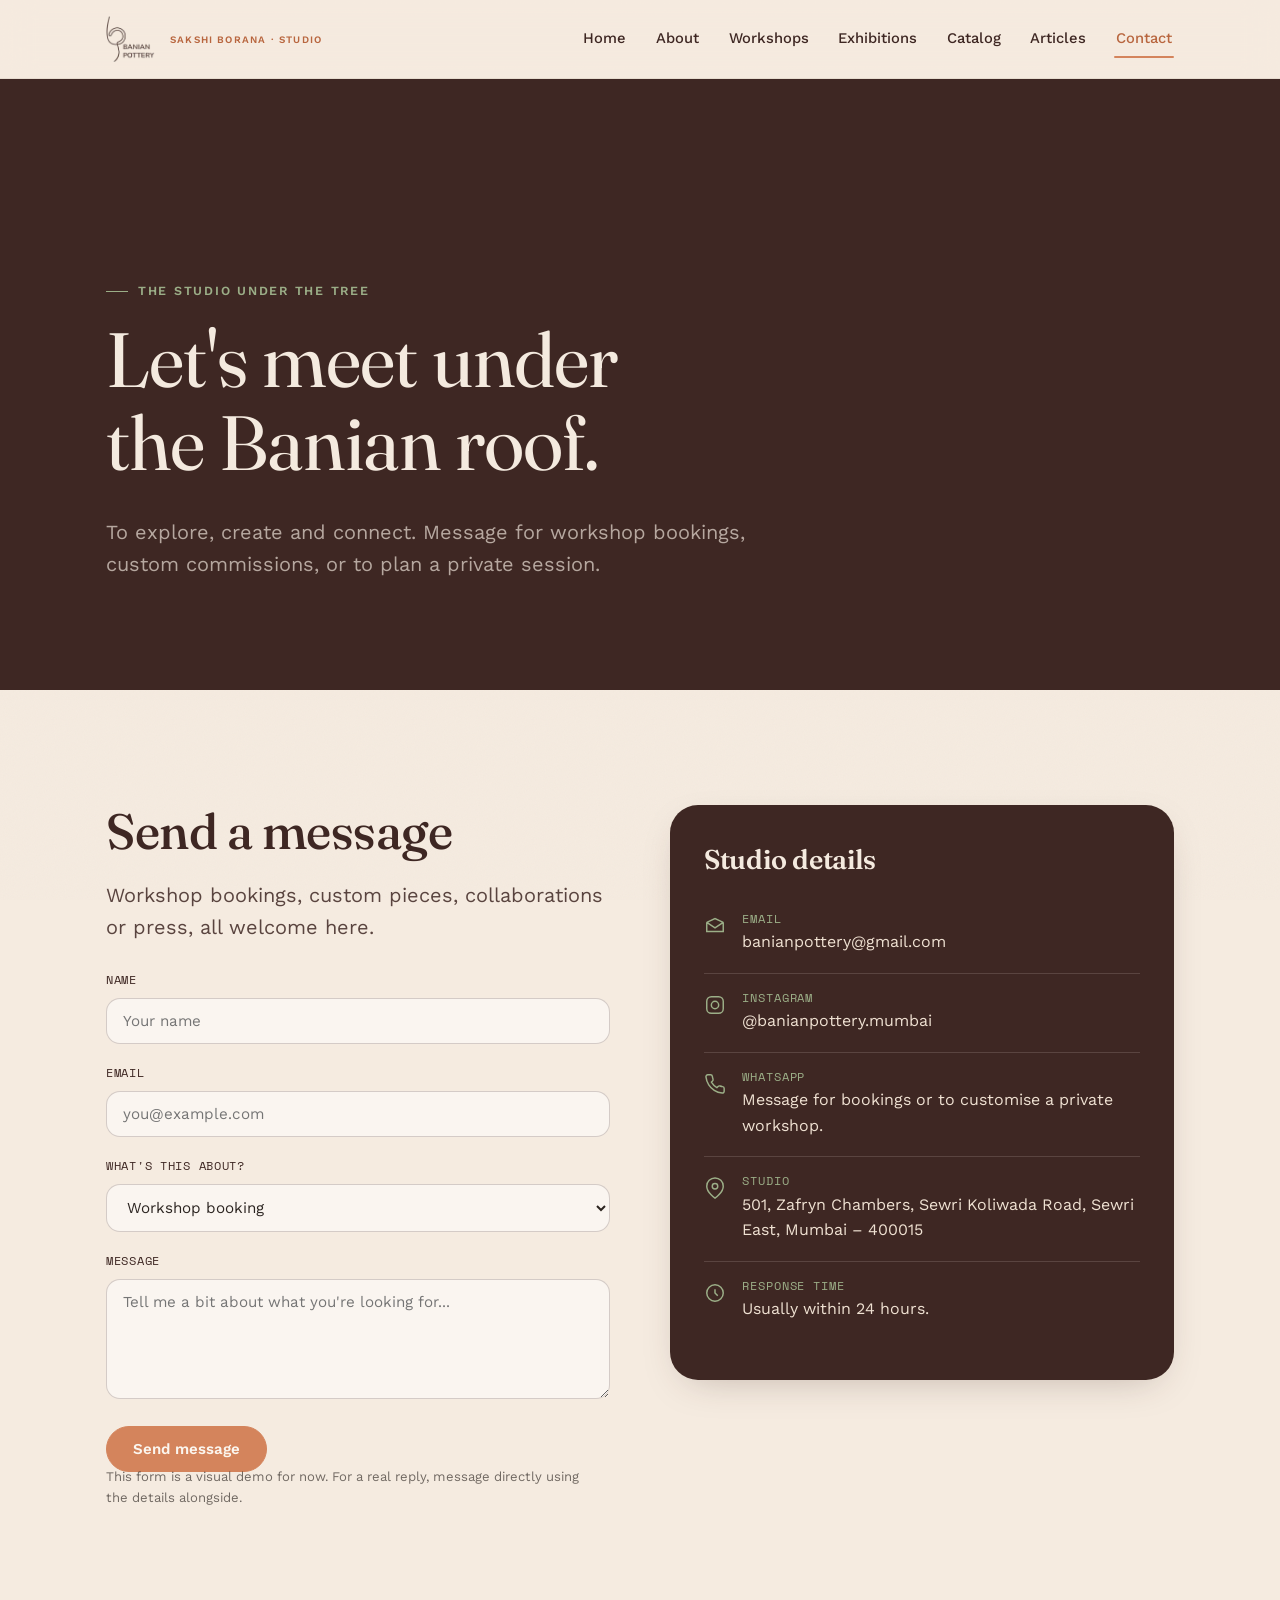
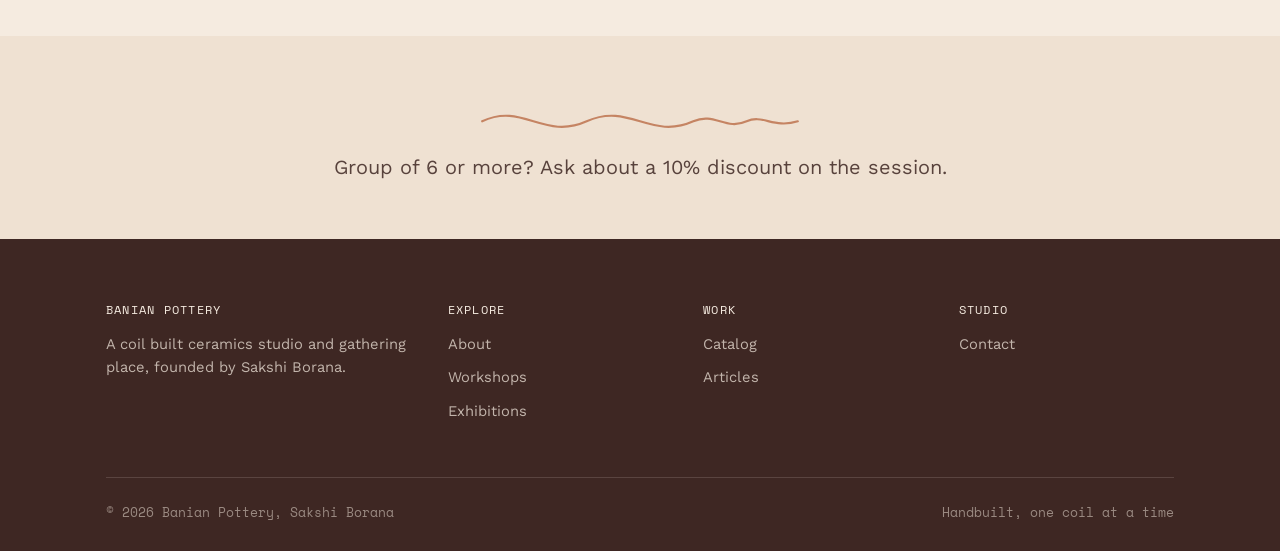
==== contact.html @ 210025bd "Initial commit" ====
<!DOCTYPE html>
<html lang="en">
<head>
<meta charset="UTF-8">
<meta name="viewport" content="width=device-width, initial-scale=1.0">
<title>Contact | Banian Pottery</title>
<meta name="description" content="Message Banian Pottery for workshop bookings, custom commissions, or exhibition and collaboration enquiries.">
<link rel="stylesheet" href="css/style.css">
<link rel="stylesheet" href="css/pages.css">
</head>
<body>
<div class="grain"></div>

<header class="site-header">
  <div class="nav-inner">
    <a href="index.html" class="brand">
      <img class="logo-mark" src="assets/brand/logo.png" alt="Banian Pottery logo">
      <small>Sakshi Borana · Studio</small>
    </a>
    <button class="nav-toggle" aria-label="Toggle menu" aria-expanded="false"><span></span><span></span><span></span></button>
    <nav class="nav-links">
      <a href="index.html">Home</a>
      <a href="about.html">About</a>
      <a href="workshops.html">Workshops</a>
      <a href="exhibitions.html">Exhibitions</a>
      <a href="catalog.html">Catalog</a>
      <a href="articles.html">Articles</a>
      <a href="contact.html" class="active">Contact</a>
    </nav>
  </div>
</header>

<main>

  <section class="page-header">
    <div class="wrap">
      <p class="eyebrow">The studio under the tree</p>
      <h1>Let's meet under<br>the Banian roof.</h1>
      <p class="lede" style="max-width:56ch;">To explore, create and connect. Message for workshop bookings, custom commissions, or to plan a private session.</p>
    </div>
  </section>

  <section>
    <div class="wrap contact-grid">

      <div class="reveal">
        <h2 style="margin-bottom:8px;">Send a message</h2>
        <p class="lede" style="margin-bottom:28px;">Workshop bookings, custom pieces, collaborations or press, all welcome here.</p>
        <form id="contact-form">
          <div class="form-field">
            <label for="name">Name</label>
            <input type="text" id="name" name="name" required placeholder="Your name">
          </div>
          <div class="form-field">
            <label for="email">Email</label>
            <input type="email" id="email" name="email" required placeholder="you@example.com">
          </div>
          <div class="form-field">
            <label for="reason">What's this about?</label>
            <select id="reason" name="reason">
              <option>Workshop booking</option>
              <option>Custom commission</option>
              <option>Exhibition / collaboration</option>
              <option>Press or interview</option>
              <option>Something else</option>
            </select>
          </div>
          <div class="form-field">
            <label for="message">Message</label>
            <textarea id="message" name="message" required placeholder="Tell me a bit about what you're looking for..."></textarea>
          </div>
          <button type="submit" class="btn primary">Send message</button>
          <p class="form-note">This form is a visual demo for now. For a real reply, message directly using the details alongside.</p>
        </form>
      </div>

      <div class="glass on-dark reveal" style="padding:40px 34px; background:var(--earth); border:none;">
        <h3 style="color:var(--cream); margin-bottom:20px;">Studio details</h3>

        <div class="contact-detail">
          <svg class="c-icon" viewBox="0 0 24 24" fill="none" stroke="#9CAF88" stroke-width="1.6"><path d="M4 4h16v16H4z" opacity="0"/><path d="M3 8l9 6 9-6M3 8v10h18V8M3 8l9-4 9 4"/></svg>
          <div><h4>Email</h4><a href="mailto:banianpottery@gmail.com">banianpottery@gmail.com</a></div>
        </div>

        <div class="contact-detail">
          <svg class="c-icon" viewBox="0 0 24 24" fill="none" stroke="#9CAF88" stroke-width="1.6"><path d="M17.5 6.5h.01"/><rect x="3" y="3" width="18" height="18" rx="5"/><circle cx="12" cy="12" r="4"/></svg>
          <div><h4>Instagram</h4><a href="https://instagram.com/banianpottery.mumbai" target="_blank" rel="noopener">@banianpottery.mumbai</a></div>
        </div>

        <div class="contact-detail">
          <svg class="c-icon" viewBox="0 0 24 24" fill="none" stroke="#9CAF88" stroke-width="1.6"><path d="M22 16.92v3a2 2 0 01-2.18 2 19.79 19.79 0 01-8.63-3.07 19.5 19.5 0 01-6-6 19.79 19.79 0 01-3.07-8.67A2 2 0 014.11 2h3a2 2 0 012 1.72c.13.96.36 1.9.68 2.81a2 2 0 01-.45 2.11L8.09 9.91a16 16 0 006 6l1.27-1.27a2 2 0 012.11-.45c.9.32 1.85.55 2.81.68A2 2 0 0122 16.92z"/></svg>
          <div><h4>WhatsApp</h4><p>Message for bookings or to customise a private workshop.</p></div>
        </div>

        <div class="contact-detail">
          <svg class="c-icon" viewBox="0 0 24 24" fill="none" stroke="#9CAF88" stroke-width="1.6"><path d="M21 10c0 7-9 13-9 13s-9-6-9-13a9 9 0 0118 0z"/><circle cx="12" cy="10" r="3"/></svg>
          <div><h4>Studio</h4><a href="https://share.google/ke8ji6C47cFthY0kH" target="_blank" rel="noopener">501, Zafryn Chambers, Sewri Koliwada Road, Sewri East, Mumbai – 400015</a></div>
        </div>

        <div class="contact-detail" style="border-bottom:none;">
          <svg class="c-icon" viewBox="0 0 24 24" fill="none" stroke="#9CAF88" stroke-width="1.6"><path d="M12 8v4l3 3"/><circle cx="12" cy="12" r="9"/></svg>
          <div><h4>Response time</h4><p>Usually within 24 hours.</p></div>
        </div>
      </div>

    </div>
  </section>

  <section class="section-cream-soft" style="text-align:center; padding:56px 0;">
    <div class="wrap">
      <div class="coil-divider" aria-hidden="true">
        <svg viewBox="0 0 300 40" fill="none" xmlns="http://www.w3.org/2000/svg"><path d="M2 20C40 2 60 38 100 20C140 2 160 38 200 20C220 11 230 29 250 20C265 13 275 27 298 20" stroke="#B8663F" stroke-width="2" stroke-linecap="round"/></svg>
      </div>
      <p class="lede" style="margin:0 auto;">Group of 6 or more? Ask about a 10% discount on the session.</p>
    </div>
  </section>

</main>

<footer class="site-footer">
  <div class="wrap">
    <div class="footer-grid">
      <div><h4>Banian Pottery</h4><p>A coil built ceramics studio and gathering place, founded by Sakshi Borana.</p></div>
      <div><h4>Explore</h4><a href="about.html">About</a><a href="workshops.html">Workshops</a><a href="exhibitions.html">Exhibitions</a></div>
      <div><h4>Work</h4><a href="catalog.html">Catalog</a><a href="articles.html">Articles</a></div>
      <div><h4>Studio</h4><a href="contact.html">Contact</a></div>
    </div>
    <div class="footer-bottom">
      <span>© 2026 Banian Pottery, Sakshi Borana</span>
      <span>Handbuilt, one coil at a time</span>
    </div>
  </div>
</footer>

<script src="js/main.js"></script>
</body>
</html>
---- css/style.css ----
/* ============================================
   BANIAN POTTERY — design tokens & core system
   ============================================ */

@import url('https://fonts.googleapis.com/css2?family=Fraunces:ital,opsz,wght@0,9..144,300;0,9..144,400;0,9..144,500;0,9..144,600;0,9..144,700;1,9..144,400;1,9..144,500&family=Work+Sans:wght@300;400;500;600;700&family=Space+Mono:wght@400;700&display=swap');

:root{
  /* --- colors, straight from the studio's own palette --- */
  --clay: #D4845C;
  --clay-deep: #B8663F;
  --cream: #F5EBE0;
  --cream-soft: #EFE1D2;
  --earth: #3E2723;
  --ink: #2B2420;
  --sage: #9CAF88;
  --sage-deep: #79936A;
  --rose: #C08B8B;
  --paper: #FBF6EF;

  --glass-bg: rgba(245, 235, 224, 0.55);
  --glass-bg-dark: rgba(62, 39, 35, 0.45);
  --glass-border: rgba(255, 255, 255, 0.35);
  --glass-border-dark: rgba(255, 255, 255, 0.12);

  --font-display: 'Fraunces', serif;
  --font-body: 'Work Sans', sans-serif;
  --font-mono: 'Space Mono', monospace;

  --container: 1180px;
  --radius-organic: 42% 58% 63% 37% / 41% 44% 56% 59%;
  --radius-organic-2: 63% 37% 41% 59% / 51% 45% 55% 49%;

  --ease: cubic-bezier(.22,.61,.36,1);
}

*, *::before, *::after{ box-sizing: border-box; }
html{ scroll-behavior: smooth; }

@media (prefers-reduced-motion: reduce){
  html{ scroll-behavior: auto; }
  *, *::before, *::after{ animation-duration: 0.001ms !important; animation-iteration-count: 1 !important; transition-duration: 0.001ms !important; }
}

body{
  margin:0;
  font-family: var(--font-body);
  background: var(--cream);
  color: var(--ink);
  line-height: 1.6;
  font-size: 16px;
  overflow-x: hidden;
}

img{ max-width:100%; display:block; }
a{ color: inherit; text-decoration:none; }
ul{ margin:0; padding:0; list-style:none; }

::selection{ background: var(--clay); color: var(--paper); }

:focus-visible{
  outline: 2.5px solid var(--clay-deep);
  outline-offset: 3px;
  border-radius: 4px;
}

.wrap{
  max-width: var(--container);
  margin: 0 auto;
  padding: 0 clamp(20px, 5vw, 56px);
}

/* ---------- eyebrow / labels ---------- */
.eyebrow{
  font-family: var(--font-body);
  font-weight: 600;
  font-size: 0.78rem;
  letter-spacing: 0.14em;
  text-transform: uppercase;
  color: var(--clay-deep);
  display: inline-flex;
  align-items: center;
  gap: 10px;
  margin-bottom: 18px;
}
.eyebrow::before{
  content:"";
  width: 22px;
  height: 1px;
  background: var(--clay-deep);
  display:inline-block;
}
.on-dark .eyebrow{ color: var(--sage); }
.on-dark .eyebrow::before{ background: var(--sage); }

h1,h2,h3,h4{
  font-family: var(--font-display);
  font-weight: 500;
  line-height: 1.08;
  margin: 0 0 0.4em;
  color: var(--earth);
  letter-spacing: -0.01em;
}
.on-dark h1, .on-dark h2, .on-dark h3, .on-dark p{ color: var(--cream); }

h1{ font-size: clamp(2.6rem, 6vw, 5.2rem); font-weight: 400; }
h2{ font-size: clamp(1.9rem, 4vw, 3.1rem); }
h3{ font-size: clamp(1.3rem, 2.4vw, 1.7rem); font-weight: 600;}

p{ color: var(--ink); max-width: 62ch; }
.lede{ font-size: clamp(1.05rem, 1.6vw, 1.25rem); color: var(--earth); opacity: 0.85; }

.mono-label{
  font-family: var(--font-mono);
  font-size: 0.78rem;
  letter-spacing: 0.03em;
  color: var(--clay-deep);
}

/* ============ NAV ============ */
.site-header{
  position: sticky; top:0; z-index: 100;
  backdrop-filter: blur(16px) saturate(1.1);
  -webkit-backdrop-filter: blur(16px) saturate(1.1);
  background: rgba(245, 235, 224, 0.72);
  border-bottom: 1px solid rgba(62,39,35,0.08);
}
.nav-inner{
  display:flex; align-items:center; justify-content: space-between;
  padding: 16px clamp(20px, 5vw, 56px);
  max-width: var(--container);
  margin: 0 auto;
}
.brand{
  display:flex; align-items:center; gap: 14px;
  color: var(--earth);
}
.brand .logo-mark{ height: 46px; width:auto; flex-shrink:0; }
.brand small{
  display:block; font-family: var(--font-body); font-weight: 600; font-size: 0.62rem;
  letter-spacing: 0.12em; text-transform: uppercase; color: var(--clay-deep); margin-top: 2px;
}

.nav-links{ display:flex; gap: clamp(14px, 2vw, 30px); align-items:center; }
.nav-links a{
  font-size: 0.92rem; font-weight: 500; color: var(--earth);
  position: relative; padding: 4px 2px;
}
.nav-links a::after{
  content:""; position:absolute; left:0; bottom:-3px; height:2px; width:0;
  background: var(--clay); transition: width 0.35s var(--ease);
  border-radius: 2px;
}
.nav-links a:hover::after, .nav-links a.active::after{ width: 100%; }
.nav-links a.active{ color: var(--clay-deep); }

.nav-toggle{ display:none; }

@media (max-width: 820px){
  .nav-links{
    position: fixed; inset: 64px 0 0 0; flex-direction: column;
    background: var(--cream); padding: 36px 28px; gap: 22px;
    transform: translateX(101%); transition: transform 0.4s var(--ease);
    font-size: 1.1rem;
  }
  .nav-links.open{ transform: translateX(0); }
  .nav-toggle{
    display:flex; flex-direction:column; gap:5px; background:none; border:none; cursor:pointer; padding: 8px;
  }
  .nav-toggle span{ width: 24px; height: 2px; background: var(--earth); border-radius: 2px; }
}

/* ============ BUTTONS ============ */
.btn{
  display:inline-flex; align-items:center; gap:10px;
  font-family: var(--font-body); font-weight: 600; font-size: 0.94rem;
  padding: 13px 26px; border-radius: 100px;
  border: 1.5px solid var(--earth); color: var(--earth);
  background: transparent; cursor:pointer;
  transition: all 0.3s var(--ease);
}
.btn:hover{ background: var(--earth); color: var(--cream); transform: translateY(-2px); }
.btn.primary{ background: var(--clay); border-color: var(--clay); color: var(--paper); }
.btn.primary:hover{ background: var(--clay-deep); border-color: var(--clay-deep); }
.btn.on-dark{ border-color: var(--cream); color: var(--cream); }
.btn.on-dark:hover{ background: var(--cream); color: var(--earth); }

/* ============ COIL DIVIDER (signature motif) ============ */
.coil-divider{
  width: 100%; display:flex; justify-content:center; margin: 8px 0;
  opacity: 0.75;
}
.coil-divider svg{ width: min(320px, 70%); height: auto; }
.coil-divider path{ stroke: var(--clay-deep); }
.on-dark .coil-divider path{ stroke: var(--sage); }

/* ============ GLASS CARD ============ */
.glass{
  background: var(--glass-bg);
  border: 1px solid var(--glass-border);
  backdrop-filter: blur(14px) saturate(1.2);
  -webkit-backdrop-filter: blur(14px) saturate(1.2);
  border-radius: 28px;
  box-shadow: 0 12px 40px -18px rgba(62,39,35,0.35);
}
.on-dark .glass{
  background: var(--glass-bg-dark);
  border-color: var(--glass-border-dark);
}

/* ============ SECTIONS ============ */
section{ padding: clamp(64px, 9vw, 120px) 0; position: relative; }
.section-dark{ background: var(--earth); color: var(--cream); }
.section-sage{ background: var(--sage); color: var(--earth); }
.section-warm{ background: linear-gradient(135deg, #E9D3BE 0%, #E3D4C4 100%); color: var(--earth); }
.section-cream-soft{ background: var(--cream-soft); }

.section-head{ max-width: 680px; margin-bottom: 52px; }
.section-head.center{ margin-left:auto; margin-right:auto; text-align:center; }

/* blob shape accents */
.blob{
  position:absolute; border-radius: var(--radius-organic);
  filter: blur(2px); z-index:0; pointer-events:none;
}

/* ============ FOOTER ============ */
.site-footer{
  background: var(--earth); color: var(--cream-soft);
  padding: 64px 0 28px;
}
.footer-grid{
  display:grid; grid-template-columns: 1.4fr 1fr 1fr 1fr; gap: 40px;
  padding-bottom: 44px; border-bottom: 1px solid rgba(245,235,224,0.15);
}
@media (max-width: 760px){ .footer-grid{ grid-template-columns: 1fr 1fr; } }
.footer-grid h4{ color: var(--cream); font-family: var(--font-mono); font-size: 0.78rem; letter-spacing: 0.1em; text-transform: uppercase; margin-bottom: 16px; font-weight:400;}
.footer-grid a, .footer-grid p{ color: rgba(245,235,224,0.72); font-size: 0.92rem; display:block; margin-bottom: 10px; }
.footer-grid a:hover{ color: var(--clay); }
.footer-bottom{
  display:flex; justify-content:space-between; align-items:center; flex-wrap:wrap; gap:10px;
  padding-top: 24px; font-size: 0.82rem; color: rgba(245,235,224,0.5); font-family: var(--font-mono);
}

/* ============ UTILITIES ============ */
.grain{
  position: fixed; inset:0; pointer-events:none; z-index: 2; opacity: 0.035; mix-blend-mode: multiply;
  background-image: url("data:image/svg+xml,%3Csvg xmlns='http://www.w3.org/2000/svg' width='120' height='120'%3E%3Cfilter id='n'%3E%3CfeTurbulence type='fractalNoise' baseFrequency='0.9' numOctaves='2' stitchTiles='stitch'/%3E%3C/filter%3E%3Crect width='100%25' height='100%25' filter='url(%23n)'/%3E%3C/svg%3E");
}

.reveal{ opacity:0; transform: translateY(28px); transition: opacity 0.8s var(--ease), transform 0.8s var(--ease); }
.reveal.in{ opacity:1; transform: translateY(0); }

.tag{
  display:inline-block; font-family: var(--font-mono); font-size: 0.68rem;
  letter-spacing: 0.06em; text-transform: uppercase; padding: 5px 12px;
  border-radius: 100px; border: 1px solid currentColor; opacity:0.85;
}
---- css/pages.css ----
/* ============================================
   PAGE-SPECIFIC LAYOUTS
   ============================================ */

/* ---------- HERO ---------- */
.hero{
  position: relative;
  min-height: 92vh;
  display:flex; align-items:center;
  padding-top: 80px;
  overflow:hidden;
  background: var(--cream);
}
.hero-grid{
  display:grid; grid-template-columns: 1.15fr 0.85fr; gap: 40px; align-items:center;
  position:relative; z-index:2; width:100%;
}
@media (max-width: 900px){ .hero-grid{ grid-template-columns: 1fr; } }

.hero-copy .lede{ margin: 24px 0 34px; }
.hero-cta{ display:flex; gap: 16px; flex-wrap:wrap; }

.hero-coil-wrap{
  position: relative; display:flex; align-items:center; justify-content:center;
  min-height: 420px;
}
.hero-coil-wrap svg{ width: 100%; max-width: 460px; height:auto; }
#hero-coil-path{
  stroke-dasharray: 2000;
  stroke-dashoffset: 2000;
  animation: draw 2.6s var(--ease) 0.2s forwards;
}
@keyframes draw{ to{ stroke-dashoffset: 0; } }
@media (prefers-reduced-motion: reduce){ #hero-coil-path{ animation: none; stroke-dashoffset:0; } }

.hero-photo-frame{
  position:absolute; width: 62%; aspect-ratio: 4/5;
  border-radius: var(--radius-organic);
  overflow:hidden; box-shadow: 0 30px 60px -20px rgba(62,39,35,0.4);
  border: 6px solid var(--paper);
}
.hero-photo-frame img{ width:100%; height:100%; object-fit:cover; }

.scroll-cue{
  position:absolute; bottom: 28px; left: 50%; transform: translateX(-50%);
  display:flex; flex-direction:column; align-items:center; gap:8px;
  font-family: var(--font-mono); font-size: 0.68rem; letter-spacing: 0.1em;
  text-transform:uppercase; color: var(--clay-deep); z-index:2;
}
.scroll-cue .line{ width:1px; height: 34px; background: linear-gradient(var(--clay-deep), transparent); animation: pulse-scroll 1.8s ease-in-out infinite; }
@keyframes pulse-scroll{ 0%,100%{opacity:0.3;} 50%{opacity:1;} }

/* ---------- PAGE HEADER (for interior pages) ---------- */
.page-header{
  padding: clamp(140px, 20vw, 190px) 0 clamp(56px, 8vw, 90px);
  background: var(--earth); color: var(--cream);
  position: relative; overflow:hidden;
}
.page-header .eyebrow{ color: var(--sage); }
.page-header .eyebrow::before{ background: var(--sage); }
.page-header h1{ color: var(--cream); max-width: 16ch; }
.page-header .lede{ color: rgba(245,235,224,0.78); }

/* ---------- ASYMMETRIC FEATURE GRID ---------- */
.feature-grid{
  display:grid; grid-template-columns: repeat(3, 1fr); gap: 28px;
}
@media (max-width: 860px){ .feature-grid{ grid-template-columns: 1fr 1fr; } }
@media (max-width: 560px){ .feature-grid{ grid-template-columns: 1fr; } }
.feature-card{
  padding: 32px 26px; border-radius: 26px;
  background: var(--paper); border: 1px solid rgba(62,39,35,0.08);
  transition: transform 0.35s var(--ease), box-shadow 0.35s var(--ease);
}
.feature-card:hover{ transform: translateY(-6px); box-shadow: 0 20px 40px -20px rgba(62,39,35,0.3); }
.feature-card .num{ font-family: var(--font-mono); color: var(--clay); font-size:0.85rem; }
.feature-card h3{ margin: 14px 0 10px; }
.feature-card p{ font-size: 0.94rem; opacity:0.85; margin:0; }

/* ---------- OFFSET / STAGGERED SHOWCASE (home gallery teaser) ---------- */
.stagger-row{
  display:grid; grid-template-columns: repeat(4, 1fr); gap: 22px;
}
@media (max-width: 900px){ .stagger-row{ grid-template-columns: repeat(2, 1fr); } }
.stagger-row .piece:nth-child(2){ transform: translateY(36px); }
.stagger-row .piece:nth-child(4){ transform: translateY(-18px); }
@media (max-width: 900px){ .stagger-row .piece{ transform:none !important; } }

.piece{
  position: relative; border-radius: 30px; overflow:hidden;
  aspect-ratio: 3/4; background: var(--cream-soft);
}
.piece img{ width:100%; height:100%; object-fit:cover; transition: transform 0.6s var(--ease); }
.piece:hover img{ transform: scale(1.06); }
.piece-caption{
  position:absolute; left:0; right:0; bottom:0; padding: 16px 16px 14px;
  background: linear-gradient(to top, rgba(43,36,32,0.82), transparent);
  color: var(--cream);
}
.piece-caption .p-name{ font-family: var(--font-display); font-size: 1.02rem; }
.piece-caption .p-spec{ font-family: var(--font-mono); font-size: 0.66rem; opacity:0.8; }

/* ---------- MASONRY CATALOG ---------- */
.catalog-toolbar{
  display:flex; gap: 12px; flex-wrap:wrap; align-items:center; margin-bottom: 40px;
}
.filter-chip{
  font-family: var(--font-mono); font-size: 0.76rem; letter-spacing:0.03em;
  padding: 9px 18px; border-radius: 100px; border: 1.3px solid rgba(62,39,35,0.25);
  background: transparent; cursor:pointer; color: var(--earth);
  transition: all 0.25s var(--ease);
}
.filter-chip:hover{ border-color: var(--clay); }
.filter-chip.active{ background: var(--earth); border-color: var(--earth); color: var(--cream); }

.masonry{
  columns: 4 280px; column-gap: 22px;
}
@media (max-width: 1100px){ .masonry{ columns: 3 240px; } }
@media (max-width: 720px){ .masonry{ columns: 2 160px; } }
@media (max-width: 460px){ .masonry{ columns: 1; } }

.mason-item{
  break-inside: avoid; margin-bottom: 22px; border-radius: 24px; overflow:hidden;
  background: var(--paper); border: 1px solid rgba(62,39,35,0.08);
  transition: transform 0.3s var(--ease), box-shadow 0.3s var(--ease);
}
.mason-item:hover{ transform: translateY(-5px); box-shadow: 0 22px 44px -22px rgba(62,39,35,0.35); }
.mason-item img{ width:100%; display:block; }
.mason-item .mi-info{ padding: 16px 18px 18px; }
.mason-item .mi-name{ font-family: var(--font-display); font-size: 1.08rem; margin-bottom: 6px; }
.mason-item .mi-specs{ font-family: var(--font-mono); font-size: 0.72rem; color: var(--clay-deep); display:flex; gap:12px; flex-wrap:wrap; }
.mason-item .mi-tag{ margin-top:10px; }
.mason-item.hidden{ display:none; }

/* ---------- TIMELINE (workshops / exhibitions) ---------- */
.timeline{ position:relative; padding-left: 34px; border-left: 2px dashed rgba(212,132,92,0.5); }
.tl-item{ position:relative; padding-bottom: 48px; }
.tl-item:last-child{ padding-bottom:0; }
.tl-item::before{
  content:""; position:absolute; left: -41.5px; top: 4px;
  width: 14px; height:14px; border-radius: 50%;
  background: var(--clay); border: 3px solid var(--cream);
  box-shadow: 0 0 0 2px var(--clay);
}
.tl-date{ font-family: var(--font-mono); font-size: 0.78rem; color: var(--clay-deep); margin-bottom: 6px; display:block;}
.tl-item h3{ margin-bottom: 8px; }

/* ---------- PLACEHOLDER / EMPTY STATE CARD ---------- */
.placeholder-card{
  border: 1.5px dashed rgba(62,39,35,0.35); border-radius: 26px;
  padding: 36px 32px; background: rgba(212,132,92,0.06);
}
.placeholder-card .tag{ color: var(--clay-deep); border-color: var(--clay-deep); margin-bottom: 14px; }
.placeholder-card p{ margin:0; font-size:0.95rem; }

/* ---------- WORKSHOP OFFER CARDS ---------- */
.offer-grid{ display:grid; grid-template-columns: repeat(3, 1fr); gap: 24px; }
@media (max-width: 900px){ .offer-grid{ grid-template-columns: 1fr 1fr; } }
@media (max-width: 560px){ .offer-grid{ grid-template-columns: 1fr; } }
.offer-card{
  padding: 28px 24px; border-radius: 24px 24px 24px 6px;
  background: var(--paper); border: 1px solid rgba(62,39,35,0.08);
}
.offer-card:nth-child(3n+2){ border-radius: 24px 6px 24px 24px; }
.offer-card:nth-child(3n+3){ border-radius: 6px 24px 24px 24px; }
.offer-card h3{ font-size: 1.15rem; margin-bottom: 10px; }
.offer-card ul{ margin-top: 12px; }
.offer-card li{ font-size: 0.9rem; padding: 4px 0; opacity: 0.85; }
.offer-card li::before{ content:"·  "; color: var(--clay); font-weight:700; }

.info-strip{
  display:flex; gap: 40px; flex-wrap:wrap; padding: 30px 0;
}
.info-strip .item{ min-width: 160px; }
.info-strip .item .mono-label{ display:block; margin-bottom:6px; }
.info-strip .item strong{ font-family: var(--font-display); font-size: 1.3rem; font-weight:500; color: var(--earth); }
.on-dark .info-strip .item strong{ color: var(--cream); }

/* ---------- ARTICLE LIST ---------- */
.article-list{ display:flex; flex-direction:column; }
.article-row{
  display:grid; grid-template-columns: 140px 1fr auto; gap: 28px; align-items:center;
  padding: 28px 0; border-bottom: 1px solid rgba(62,39,35,0.12);
}
@media (max-width: 640px){ .article-row{ grid-template-columns: 1fr; gap:10px; } }
.article-row .a-date{ font-family: var(--font-mono); font-size: 0.78rem; color: var(--clay-deep); }
.article-row h3{ margin:0 0 6px; }
.article-row p{ margin:0; font-size:0.92rem; opacity:0.8; }
.article-row .btn{ padding: 10px 20px; font-size: 0.82rem; white-space:nowrap; }

/* ---------- ABOUT PAGE ---------- */
.about-hero{ display:grid; grid-template-columns: 0.9fr 1.1fr; gap: 56px; align-items:center; }
@media (max-width: 900px){ .about-hero{ grid-template-columns:1fr; } }
.about-portrait{
  position:relative; border-radius: var(--radius-organic-2); overflow:hidden;
  aspect-ratio: 4/5; box-shadow: 0 24px 50px -20px rgba(62,39,35,0.35);
}
.about-portrait img{ width:100%; height:100%; object-fit:cover; }

.pull-quote{
  font-family: var(--font-display); font-style: italic; font-weight:400;
  font-size: clamp(1.4rem, 2.6vw, 2rem); color: var(--earth); line-height:1.4;
  max-width: 720px; margin: 0 auto; text-align:center; position:relative;
}
.pull-quote::before, .pull-quote::after{ content:'"'; color: var(--clay); }

.value-list{ display:grid; grid-template-columns: repeat(5,1fr); gap: 18px; }
@media (max-width: 900px){ .value-list{ grid-template-columns: repeat(2,1fr); } }
@media (max-width: 500px){ .value-list{ grid-template-columns: 1fr; } }
.value-item{ text-align:center; padding: 22px 14px; }
.value-item .v-num{ font-family: var(--font-mono); color: var(--sage); font-size:0.8rem; display:block; margin-bottom:10px; }

/* ---------- CONTACT ---------- */
.contact-grid{ display:grid; grid-template-columns: 1fr 1fr; gap: 60px; align-items:start; }
@media (max-width: 860px){ .contact-grid{ grid-template-columns:1fr; } }
.contact-detail{ display:flex; gap:16px; padding: 18px 0; border-bottom: 1px solid rgba(245,235,224,0.15); }
.contact-detail .c-icon{ width: 22px; height:22px; flex-shrink:0; margin-top:2px; }
.contact-detail h4{ font-family: var(--font-mono); font-size:0.72rem; text-transform:uppercase; letter-spacing:0.08em; color: var(--sage); margin: 0 0 4px; font-weight:400; }
.contact-detail p, .contact-detail a{ margin:0; color: var(--cream-soft); }

.form-field{ margin-bottom: 20px; }
.form-field label{ display:block; font-family: var(--font-mono); font-size: 0.74rem; text-transform:uppercase; letter-spacing:0.06em; margin-bottom: 8px; color: var(--earth); }
.form-field input, .form-field textarea, .form-field select{
  width:100%; padding: 13px 16px; border-radius: 14px; border: 1.5px solid rgba(62,39,35,0.2);
  background: rgba(255,255,255,0.5); font-family: var(--font-body); font-size: 0.95rem; color: var(--ink);
  transition: border-color 0.25s var(--ease);
}
.form-field input:focus, .form-field textarea:focus, .form-field select:focus{ border-color: var(--clay); outline:none; }
.form-field textarea{ min-height: 120px; resize: vertical; }
.form-note{ font-size: 0.82rem; opacity:0.65; margin-top: -6px; }

/* generic responsive image row */
.two-col{ display:grid; grid-template-columns: 1fr 1fr; gap: 26px; }
@media (max-width: 760px){ .two-col{ grid-template-columns: 1fr; } }
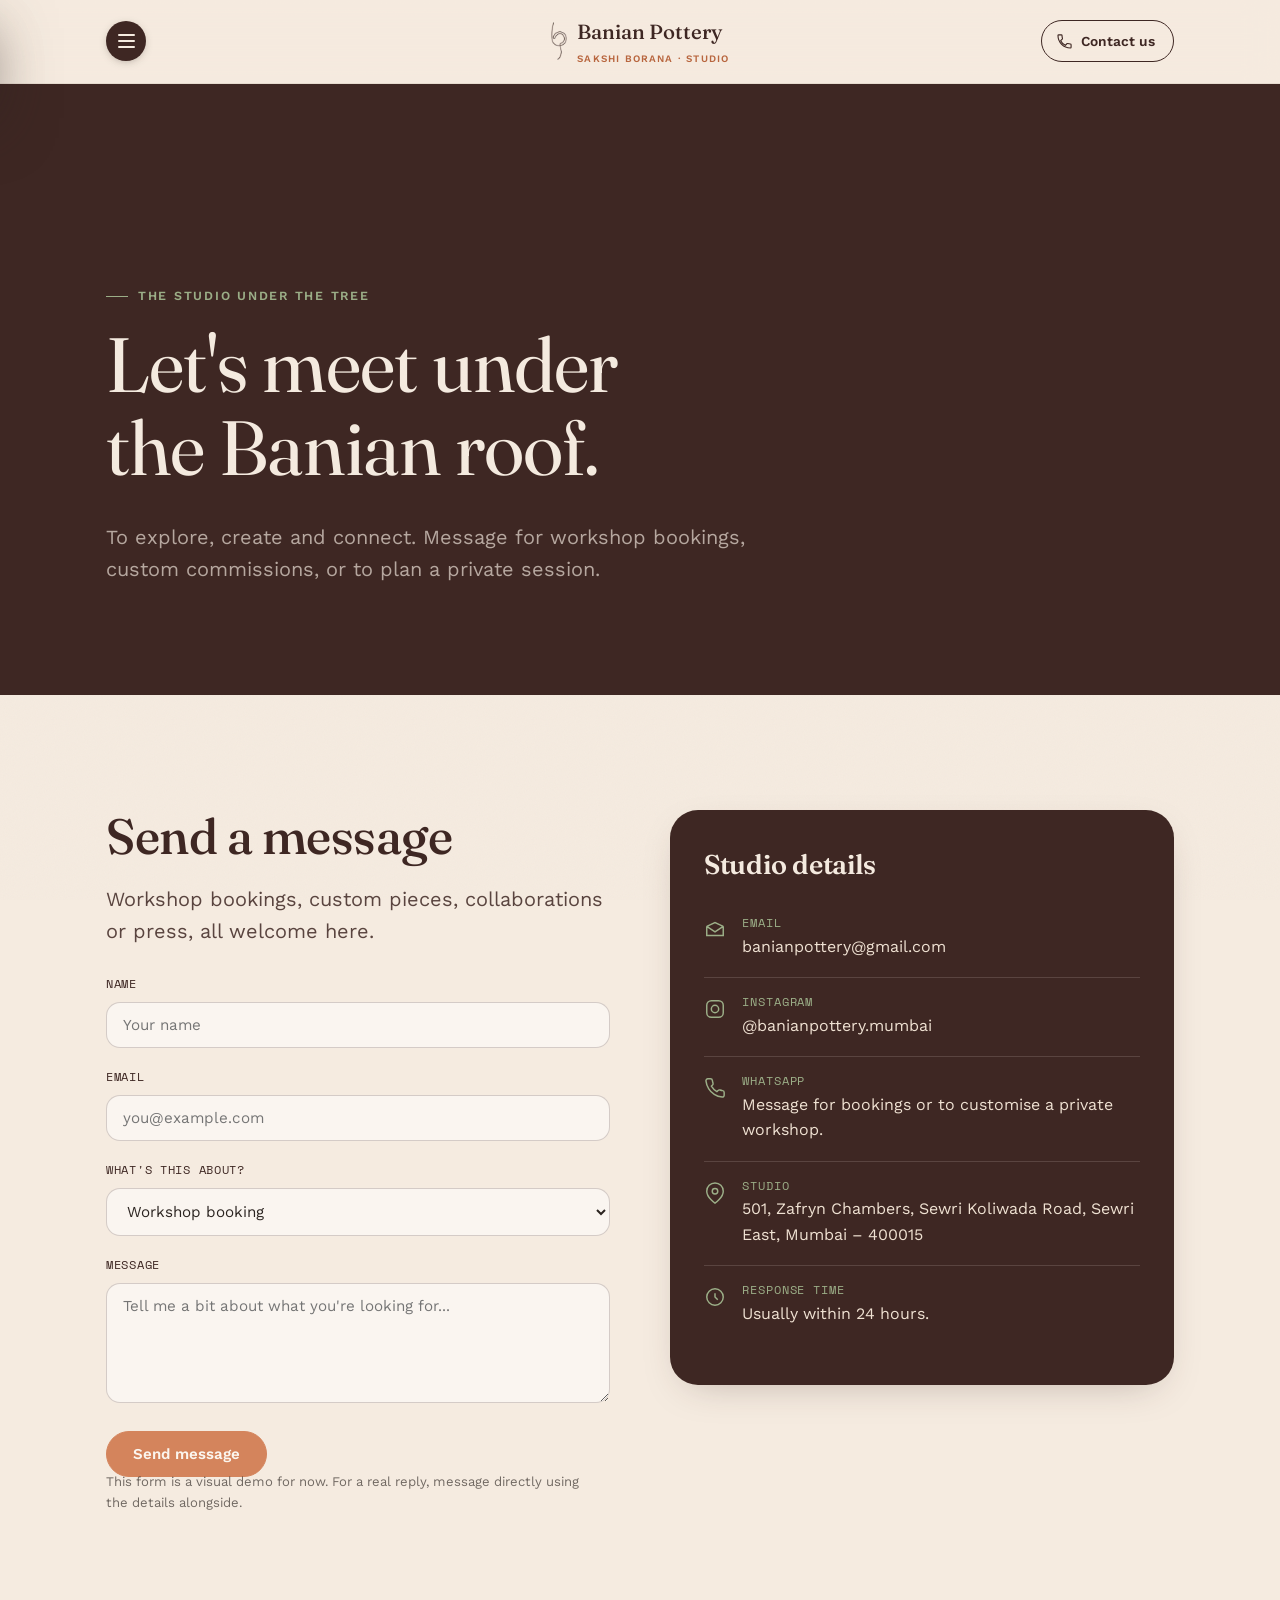
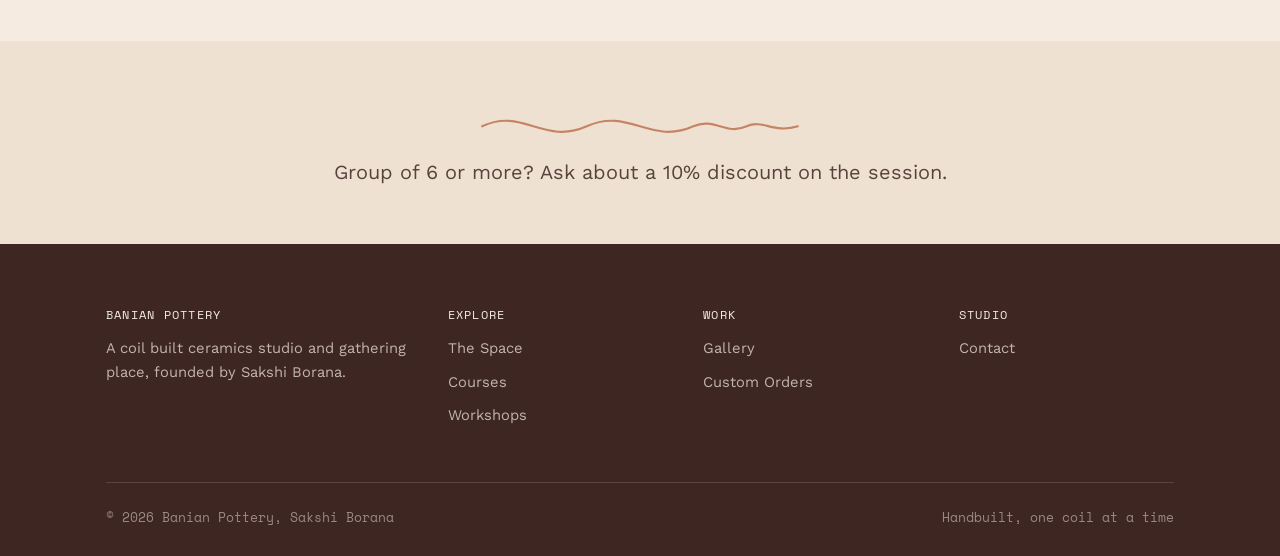
==== commit 260dbefc: "Changes 1" ====
--- a/contact.html
+++ b/contact.html
@@ -4,27 +4,36 @@
 <meta charset="UTF-8">
 <meta name="viewport" content="width=device-width, initial-scale=1.0">
 <title>Contact | Banian Pottery</title>
-<meta name="description" content="Message Banian Pottery for workshop bookings, custom commissions, or exhibition and collaboration enquiries.">
-<link rel="stylesheet" href="css/style.css">
-<link rel="stylesheet" href="css/pages.css">
+<meta name="description" content="Message Banian Pottery for workshop bookings, courses, custom orders, or collaboration enquiries.">
+<link rel="stylesheet" href="css/style.css?v=1784197853">
+<link rel="stylesheet" href="css/pages.css?v=1784197853">
 </head>
 <body>
 <div class="grain"></div>
 
 <header class="site-header">
   <div class="nav-inner">
+    <button class="nav-toggle" aria-label="Toggle menu" aria-expanded="false">
+      <span></span><span></span><span></span>
+    </button>
     <a href="index.html" class="brand">
-      <img class="logo-mark" src="assets/brand/logo.png" alt="Banian Pottery logo">
-      <small>Sakshi Borana · Studio</small>
+      <img class="logo-icon" src="assets/brand/icon.png" alt="Banian Pottery coil logo mark">
+      <span>Banian Pottery<small>Sakshi Borana · Studio</small></span>
     </a>
-    <button class="nav-toggle" aria-label="Toggle menu" aria-expanded="false"><span></span><span></span><span></span></button>
+    <a href="contact.html" class="contact-icon" aria-label="Contact us">
+      <svg viewBox="0 0 24 24" fill="none" xmlns="http://www.w3.org/2000/svg" aria-hidden="true">
+        <path d="M6.6 10.8C8.1 13.7 10.3 15.9 13.2 17.4L15.4 15.2C15.7 14.9 16.1 14.8 16.5 14.9C17.7 15.3 19 15.5 20.3 15.5C20.9 15.5 21.3 15.9 21.3 16.5V20.2C21.3 20.8 20.9 21.2 20.3 21.2C10.7 21.2 2.8 13.3 2.8 3.7C2.8 3.1 3.2 2.7 3.8 2.7H7.5C8.1 2.7 8.5 3.1 8.5 3.7C8.5 5 8.7 6.3 9.1 7.5C9.2 7.9 9.1 8.3 8.8 8.6L6.6 10.8Z" stroke="currentColor" stroke-width="1.6" stroke-linecap="round" stroke-linejoin="round"/>
+      </svg>
+      <span>Contact us</span>
+    </a>
+    <div class="nav-overlay"></div>
     <nav class="nav-links">
       <a href="index.html">Home</a>
-      <a href="about.html">About</a>
+      <a href="courses.html">Courses</a>
       <a href="workshops.html">Workshops</a>
-      <a href="exhibitions.html">Exhibitions</a>
-      <a href="catalog.html">Catalog</a>
-      <a href="articles.html">Articles</a>
+      <a href="custom-orders.html">Custom Orders</a>
+      <a href="gallery.html">Gallery</a>
+      <a href="the-space.html">The Space</a>
       <a href="contact.html" class="active">Contact</a>
     </nav>
   </div>
@@ -59,8 +68,9 @@
             <label for="reason">What's this about?</label>
             <select id="reason" name="reason">
               <option>Workshop booking</option>
-              <option>Custom commission</option>
-              <option>Exhibition / collaboration</option>
+              <option>Course or membership enquiry</option>
+              <option>Custom order</option>
+              <option>Collaboration</option>
               <option>Press or interview</option>
               <option>Something else</option>
             </select>
@@ -121,8 +131,8 @@
   <div class="wrap">
     <div class="footer-grid">
       <div><h4>Banian Pottery</h4><p>A coil built ceramics studio and gathering place, founded by Sakshi Borana.</p></div>
-      <div><h4>Explore</h4><a href="about.html">About</a><a href="workshops.html">Workshops</a><a href="exhibitions.html">Exhibitions</a></div>
-      <div><h4>Work</h4><a href="catalog.html">Catalog</a><a href="articles.html">Articles</a></div>
+      <div><h4>Explore</h4><a href="the-space.html">The Space</a><a href="courses.html">Courses</a><a href="workshops.html">Workshops</a></div>
+      <div><h4>Work</h4><a href="gallery.html">Gallery</a><a href="custom-orders.html">Custom Orders</a></div>
       <div><h4>Studio</h4><a href="contact.html">Contact</a></div>
     </div>
     <div class="footer-bottom">
@@ -132,6 +142,6 @@
   </div>
 </footer>
 
-<script src="js/main.js"></script>
+<script src="js/main.js?v=1784197853"></script>
 </body>
 </html>
--- a/css/style.css
+++ b/css/style.css
@@ -125,48 +125,89 @@
   border-bottom: 1px solid rgba(62,39,35,0.08);
 }
 .nav-inner{
-  display:flex; align-items:center; justify-content: space-between;
+  display:grid; grid-template-columns: 1fr auto 1fr; align-items:center;
   padding: 16px clamp(20px, 5vw, 56px);
   max-width: var(--container);
   margin: 0 auto;
 }
 .brand{
-  display:flex; align-items:center; gap: 14px;
+  display:flex; align-items:center; gap: 10px; justify-self:center;
+  font-family: var(--font-display);
+  font-size: 1.28rem;
   color: var(--earth);
-}
-.brand .logo-mark{ height: 46px; width:auto; flex-shrink:0; }
+  font-weight: 500;
+}
+.brand .logo-icon, .brand .logo-mark{ height: 38px; width:auto; flex-shrink:0; }
 .brand small{
   display:block; font-family: var(--font-body); font-weight: 600; font-size: 0.62rem;
   letter-spacing: 0.12em; text-transform: uppercase; color: var(--clay-deep); margin-top: 2px;
 }
 
-.nav-links{ display:flex; gap: clamp(14px, 2vw, 30px); align-items:center; }
+/* ---------- hamburger trigger (left) ---------- */
+.nav-toggle{
+  display:flex; flex-direction:column; align-items:center; justify-content:center; gap:4px;
+  width: 40px; height:40px;
+  background: var(--earth); border: none; border-radius: 50%; cursor:pointer; padding: 0;
+  justify-self:start;
+  position: relative; z-index: 151;
+  box-shadow: 0 2px 8px -2px rgba(43,36,32,0.35);
+  transition: background 0.3s var(--ease);
+}
+.nav-toggle:hover{ background: var(--clay-deep); }
+.nav-toggle span{
+  width: 17px; height: 2px; background: var(--cream); border-radius: 2px;
+  transition: transform 0.3s var(--ease), opacity 0.3s var(--ease);
+}
+.nav-toggle[aria-expanded="true"]{ background: var(--clay); box-shadow: 0 2px 10px -2px rgba(0,0,0,0.45); }
+.nav-toggle[aria-expanded="true"] span:nth-child(1){ transform: translateY(6px) rotate(45deg); }
+.nav-toggle[aria-expanded="true"] span:nth-child(2){ opacity:0; }
+.nav-toggle[aria-expanded="true"] span:nth-child(3){ transform: translateY(-6px) rotate(-45deg); }
+
+/* ---------- contact button (right) ---------- */
+.contact-icon{
+  justify-self:end; display:flex; align-items:center; gap: 8px;
+  padding: 9px 18px 9px 14px; border-radius: 100px;
+  border: 1.5px solid var(--earth);
+  color: var(--earth); font-family: var(--font-body); font-weight: 600; font-size: 0.86rem;
+  white-space: nowrap;
+  transition: background 0.3s var(--ease), color 0.3s var(--ease), border-color 0.3s var(--ease);
+}
+.contact-icon svg{ width: 17px; height: 17px; flex-shrink:0; }
+.contact-icon:hover{ background: var(--earth); color: var(--cream); border-color: var(--earth); }
+
+/* ---------- off-canvas nav menu (all breakpoints) ---------- */
+.nav-overlay{
+  position: fixed; inset:0; background: rgba(43,36,32,0.4);
+  opacity:0; pointer-events:none; transition: opacity 0.35s var(--ease); z-index: 149;
+}
+.nav-overlay.open{ opacity:1; pointer-events:auto; }
+
+.nav-links{
+  position: fixed; top:0; left:0; bottom:0; z-index: 150;
+  width: min(340px, 86vw);
+  display:flex; flex-direction: column; align-items:stretch;
+  gap: 10px;
+  background: var(--earth); padding: 110px 22px 36px;
+  transform: translateX(-101%); transition: transform 0.4s var(--ease);
+  font-size: 1.1rem;
+  box-shadow: 24px 0 60px -28px rgba(43,36,32,0.5);
+}
+.nav-links.open{ transform: translateX(0); }
 .nav-links a{
-  font-size: 0.92rem; font-weight: 500; color: var(--earth);
-  position: relative; padding: 4px 2px;
-}
-.nav-links a::after{
-  content:""; position:absolute; left:0; bottom:-3px; height:2px; width:0;
-  background: var(--clay); transition: width 0.35s var(--ease);
-  border-radius: 2px;
-}
-.nav-links a:hover::after, .nav-links a.active::after{ width: 100%; }
-.nav-links a.active{ color: var(--clay-deep); }
-
-.nav-toggle{ display:none; }
-
-@media (max-width: 820px){
-  .nav-links{
-    position: fixed; inset: 64px 0 0 0; flex-direction: column;
-    background: var(--cream); padding: 36px 28px; gap: 22px;
-    transform: translateX(101%); transition: transform 0.4s var(--ease);
-    font-size: 1.1rem;
-  }
-  .nav-links.open{ transform: translateX(0); }
-  .nav-toggle{
-    display:flex; flex-direction:column; gap:5px; background:none; border:none; cursor:pointer; padding: 8px;
-  }
-  .nav-toggle span{ width: 24px; height: 2px; background: var(--earth); border-radius: 2px; }
+  font-size: 1.05rem; font-weight: 600; color: var(--cream);
+  position: relative; padding: 10px 14px; border-radius: 12px;
+  transition: background 0.25s var(--ease), color 0.25s var(--ease);
+}
+.nav-links a:hover, .nav-links a:focus-visible{ background: rgba(245,235,224,0.12); color: var(--cream); }
+.nav-links a.active{ background: var(--clay); color: var(--earth); }
+
+@media (max-width: 480px){
+  .nav-links{ padding-top: 96px; }
+  .brand span{ font-size: 1.05rem; }
+  .brand small{ font-size: 0.56rem; }
+  .contact-icon span{ display:none; }
+  .contact-icon{ padding: 9px; border-radius:50%; }
+  .contact-icon svg{ width: 18px; height:18px; }
 }
 
 /* ============ BUTTONS ============ */
@@ -243,7 +284,7 @@
 
 /* ============ UTILITIES ============ */
 .grain{
-  position: fixed; inset:0; pointer-events:none; z-index: 2; opacity: 0.035; mix-blend-mode: multiply;
+  position: fixed; top:0; left:0; right:0; bottom:0; pointer-events:none; z-index: 2; opacity: 0.035; mix-blend-mode: multiply;
   background-image: url("data:image/svg+xml,%3Csvg xmlns='http://www.w3.org/2000/svg' width='120' height='120'%3E%3Cfilter id='n'%3E%3CfeTurbulence type='fractalNoise' baseFrequency='0.9' numOctaves='2' stitchTiles='stitch'/%3E%3C/filter%3E%3Crect width='100%25' height='100%25' filter='url(%23n)'/%3E%3C/svg%3E");
 }
 
--- a/css/pages.css
+++ b/css/pages.css
@@ -20,26 +20,29 @@
 .hero-copy .lede{ margin: 24px 0 34px; }
 .hero-cta{ display:flex; gap: 16px; flex-wrap:wrap; }
 
-.hero-coil-wrap{
-  position: relative; display:flex; align-items:center; justify-content:center;
-  min-height: 420px;
-}
-.hero-coil-wrap svg{ width: 100%; max-width: 460px; height:auto; }
-#hero-coil-path{
-  stroke-dasharray: 2000;
-  stroke-dashoffset: 2000;
-  animation: draw 2.6s var(--ease) 0.2s forwards;
-}
-@keyframes draw{ to{ stroke-dashoffset: 0; } }
-@media (prefers-reduced-motion: reduce){ #hero-coil-path{ animation: none; stroke-dashoffset:0; } }
-
-.hero-photo-frame{
-  position:absolute; width: 62%; aspect-ratio: 4/5;
-  border-radius: var(--radius-organic);
-  overflow:hidden; box-shadow: 0 30px 60px -20px rgba(62,39,35,0.4);
-  border: 6px solid var(--paper);
-}
-.hero-photo-frame img{ width:100%; height:100%; object-fit:cover; }
+/* full-bleed slideshow background hero */
+.hero-slideshow{ justify-content:flex-start; }
+.hero-slides{ position:absolute; top:0; left:0; right:0; bottom:0; z-index:0; }
+.hero-slide{
+  position:absolute; top:0; left:0; right:0; bottom:0; opacity:0;
+  transition: opacity 1.8s var(--ease);
+}
+.hero-slide.active{ opacity:1; }
+.hero-scrim{
+  position:absolute; top:0; left:0; right:0; bottom:0; z-index:1;
+  background: linear-gradient(90deg, rgba(43,36,32,0.72) 0%, rgba(43,36,32,0.48) 48%, rgba(43,36,32,0.22) 78%);
+}
+.hero-slide-note{
+  position:absolute; top:96px; right:clamp(20px,5vw,56px); z-index:2;
+  color: rgba(245,235,224,0.6);
+}
+.hero-grid-full{ position:relative; z-index:2; width:100%; padding: 40px 0; display:flex; justify-content:center; }
+.hero-grid-full .hero-copy{ max-width: 640px; text-align:center; margin: 0 auto; display:flex; flex-direction:column; align-items:center; }
+.hero-grid-full .hero-copy h1{ color: var(--cream); }
+.hero-grid-full .hero-copy .eyebrow{ justify-content:center; }
+.hero-grid-full .hero-cta{ justify-content:center; }
+.hero-grid-full .hero-cta .btn.on-dark{ border-color: var(--cream); color: var(--cream); }
+.hero-grid-full .hero-cta .btn.on-dark:hover{ background: var(--cream); color: var(--earth); }
 
 .scroll-cue{
   position:absolute; bottom: 28px; left: 50%; transform: translateX(-50%);
@@ -76,6 +79,37 @@
 .feature-card .num{ font-family: var(--font-mono); color: var(--clay); font-size:0.85rem; }
 .feature-card h3{ margin: 14px 0 10px; }
 .feature-card p{ font-size: 0.94rem; opacity:0.85; margin:0; }
+
+/* ---------- EXPERIENCES MOSAIC (home, 3 + 2 centered) ---------- */
+.experience-grid{
+  display:flex; flex-wrap:wrap; justify-content:center; gap: 26px;
+}
+.experience-card{
+  display:block; flex: 1 1 320px; max-width: 340px;
+  padding: 34px 28px; border-radius: 26px;
+  background: var(--paper); border: 1px solid rgba(62,39,35,0.08);
+  transition: transform 0.35s var(--ease), box-shadow 0.35s var(--ease), border-color 0.35s var(--ease);
+}
+.experience-card:hover{
+  transform: translateY(-6px);
+  box-shadow: 0 20px 40px -20px rgba(62,39,35,0.3);
+  border-color: rgba(180,102,63,0.3);
+}
+.experience-card .num{ font-family: var(--font-mono); color: var(--clay); font-size:0.85rem; }
+.experience-card h3{ margin: 14px 0 10px; }
+.experience-card p{ font-size: 0.94rem; opacity:0.85; margin:0; color: var(--ink); }
+.experience-card .card-explore{
+  display:inline-flex; align-items:center; gap: 6px;
+  margin-top: 16px; font-weight: 600; font-size: 0.86rem; color: var(--clay-deep);
+  opacity: 0; transform: translateY(6px);
+  transition: opacity 0.3s var(--ease), transform 0.3s var(--ease);
+}
+.experience-card .card-explore svg{ width:14px; height:14px; transition: transform 0.3s var(--ease); }
+.experience-card:hover .card-explore{ opacity:1; transform: translateY(0); }
+.experience-card:hover .card-explore svg{ transform: translateX(3px); }
+@media (max-width: 560px){
+  .experience-card{ flex-basis: 100%; max-width: 440px; }
+}
 
 /* ---------- OFFSET / STAGGERED SHOWCASE (home gallery teaser) ---------- */
 .stagger-row{
@@ -101,7 +135,7 @@
 .piece-caption .p-spec{ font-family: var(--font-mono); font-size: 0.66rem; opacity:0.8; }
 
 /* ---------- MASONRY CATALOG ---------- */
-.catalog-toolbar{
+.gallery-toolbar{
   display:flex; gap: 12px; flex-wrap:wrap; align-items:center; margin-bottom: 40px;
 }
 .filter-chip{
